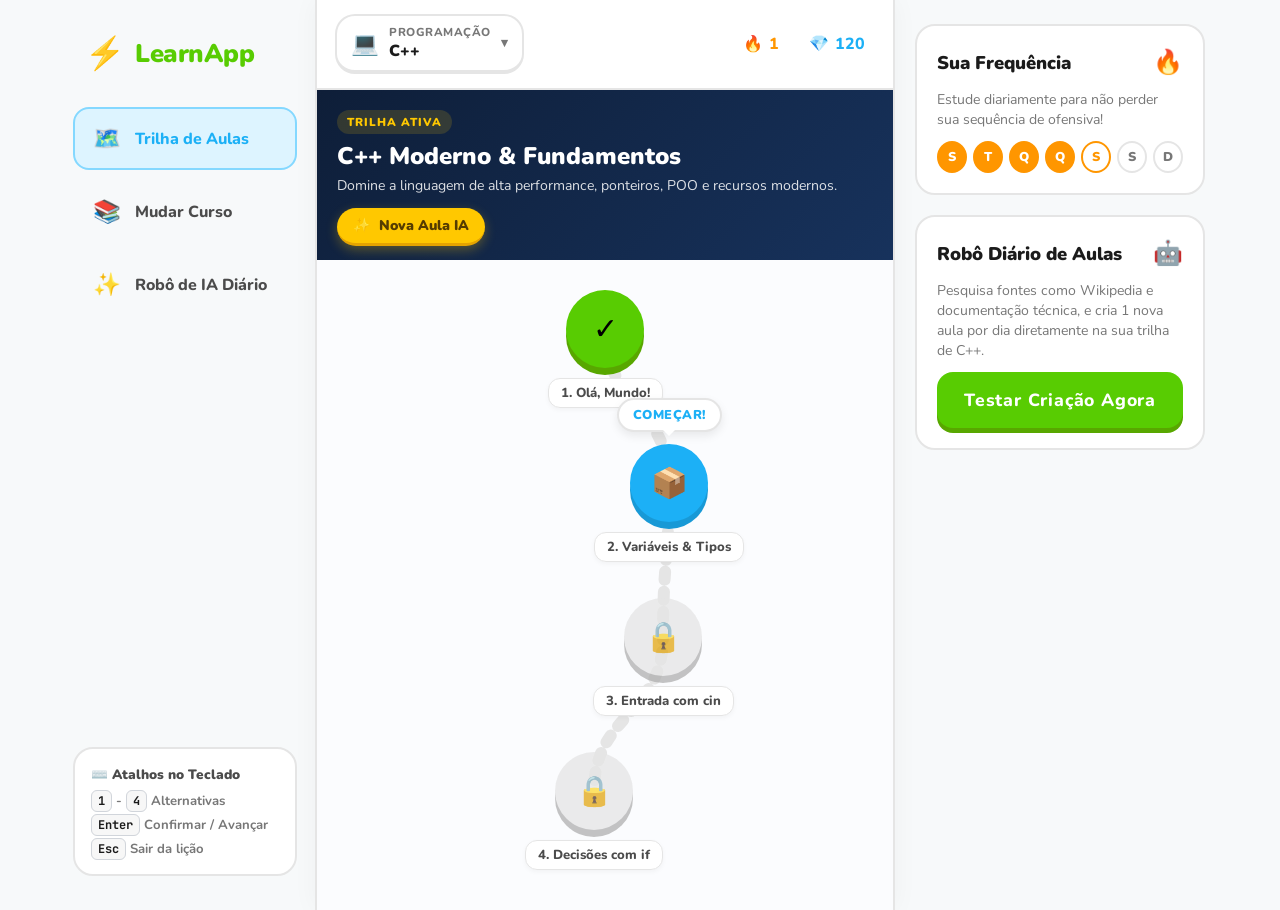
==== index.html @ c3350c66 "feat: Estrutura inicial do LearnApp com design Duolingo, trilha adaptativa (Android & Desktop) e rob" ====
<!DOCTYPE html>
<html lang="pt-BR">
<head>
  <meta charset="UTF-8">
  <meta name="viewport" content="width=device-width, initial-scale=1.0, maximum-scale=1.0, user-scalable=no, viewport-fit=cover">
  <meta name="theme-color" content="#58cc02">
  <meta name="apple-mobile-web-app-capable" content="yes">
  <meta name="apple-mobile-web-app-status-bar-style" content="black-translucent">
  <title>LearnApp - Trilha de Aprendizado Diária</title>
  
  <link rel="manifest" href="manifest.json">
  <link rel="stylesheet" href="css/styles.css">
  
  <link rel="preconnect" href="https://fonts.googleapis.com">
  <link rel="preconnect" href="https://fonts.gstatic.com" crossorigin>
  <link href="https://fonts.googleapis.com/css2?family=Nunito:wght@600;700;800;900&family=JetBrains+Mono:wght@500;700&display=swap" rel="stylesheet">
</head>
<body>
  <!-- Container Principal Responsivo (Mobile & Desktop) -->
  <div class="desktop-layout-wrapper">

    <!-- BARRA LATERAL ESQUERDA (DESKTOP) -->
    <aside class="desktop-sidebar-left">
      <div class="brand-logo">
        <span class="logo-icon">⚡</span>
        <span class="logo-text">LearnApp</span>
      </div>

      <nav class="sidebar-nav">
        <button class="nav-item active" id="nav-trail">
          <span class="nav-icon">🗺️</span>
          <span class="nav-label">Trilha de Aulas</span>
        </button>
        <button class="nav-item" id="nav-topics" onclick="window.app && window.app.openTopicModal()">
          <span class="nav-icon">📚</span>
          <span class="nav-label">Mudar Curso</span>
        </button>
        <button class="nav-item" id="nav-ai-bot" onclick="window.app && window.app.openGeneratorModal()">
          <span class="nav-icon">✨</span>
          <span class="nav-label">Robô de IA Diário</span>
        </button>
      </nav>

      <div class="sidebar-shortcuts-card">
        <div class="shortcuts-title">⌨️ Atalhos no Teclado</div>
        <ul class="shortcuts-list">
          <li><kbd>1</kbd> - <kbd>4</kbd> Alternativas</li>
          <li><kbd>Enter</kbd> Confirmar / Avançar</li>
          <li><kbd>Esc</kbd> Sair da lição</li>
        </ul>
      </div>
    </aside>

    <!-- COLUNA CENTRAL (TRILHA ESTILO DUOLINGO) -->
    <main class="main-content-column">
      
      <!-- Barra Superior (Mobile & Desktop) -->
      <header class="top-nav">
        <div class="topic-selector-btn" id="topic-selector-btn" title="Mudar Tópico de Estudo">
          <span class="topic-icon">💻</span>
          <div class="topic-breadcrumb">
            <span class="topic-category" id="current-category">Programação</span>
            <span class="topic-title" id="current-subtopic">C++</span>
          </div>
          <span class="dropdown-arrow">▾</span>
        </div>

        <div class="user-stats">
          <div class="stat-badge streak-badge" title="Dias seguidos de estudo">
            <span class="stat-icon">🔥</span>
            <span class="stat-value" id="streak-count">1</span>
          </div>
          <div class="stat-badge xp-badge" title="Seus pontos de experiência">
            <span class="stat-icon">💎</span>
            <span class="stat-value" id="xp-count">120</span>
          </div>
        </div>
      </header>

      <!-- Banner Informativo do Tópico Atual -->
      <section class="topic-hero">
        <div class="hero-content">
          <div class="hero-tag">Trilha Ativa</div>
          <h1 id="hero-subtopic-title">C++ Fundamentos</h1>
          <p id="hero-subtopic-desc">Aprenda a linguagem de alta performance passo a passo com aulas interativas diárias.</p>
        </div>
        <button class="btn-generator-action" id="btn-simulate-daily" title="Simula a criação automática de uma nova aula hoje">
          <span class="sparkle">✨</span> Nova Aula IA
        </button>
      </section>

      <!-- Caminho de Aprendizado (Path estilo Duolingo em Zigzag) -->
      <section class="path-container" id="path-container">
        <svg class="path-connector-svg" id="path-svg"></svg>
        <div class="nodes-list" id="nodes-list"></div>
      </section>

      <!-- Navegação Inferior (Apenas Mobile / Android) -->
      <nav class="mobile-bottom-nav">
        <button class="mobile-nav-btn active">
          <span>🗺️</span>
          <small>Trilha</small>
        </button>
        <button class="mobile-nav-btn" onclick="window.app && window.app.openTopicModal()">
          <span>📚</span>
          <small>Cursos</small>
        </button>
        <button class="mobile-nav-btn" onclick="window.app && window.app.openGeneratorModal()">
          <span>✨</span>
          <small>Robô IA</small>
        </button>
      </nav>
    </main>

    <!-- BARRA LATERAL DIREITA (DESKTOP) -->
    <aside class="desktop-sidebar-right">
      <div class="desktop-card streak-card">
        <div class="card-header-row">
          <h3>Sua Frequência</h3>
          <span style="font-size: 1.5rem;">🔥</span>
        </div>
        <p class="card-desc">Estude diariamente para não perder sua sequência de ofensiva!</p>
        <div class="streak-days-row">
          <div class="day-circle active">S</div>
          <div class="day-circle active">T</div>
          <div class="day-circle active">Q</div>
          <div class="day-circle active">Q</div>
          <div class="day-circle today">S</div>
          <div class="day-circle">S</div>
          <div class="day-circle">D</div>
        </div>
      </div>

      <div class="desktop-card ai-info-card">
        <div class="card-header-row">
          <h3>Robô Diário de Aulas</h3>
          <span style="font-size: 1.5rem;">🤖</span>
        </div>
        <p class="card-desc">
          Pesquisa fontes como Wikipedia e documentação técnica, e cria 1 nova aula por dia diretamente na sua trilha de C++.
        </p>
        <button class="btn-tactile btn-primary btn-sm" onclick="window.app && window.app.openGeneratorModal()">
          Testar Criação Agora
        </button>
      </div>
    </aside>
  </div>

  <!-- MODAIS E COMPONENTES GLOBAIS -->

  <!-- Modal Seletor de Tópicos e Subtópicos -->
  <div class="modal-overlay hidden" id="topic-modal">
    <div class="modal-card">
      <div class="modal-header">
        <h2>Selecione o Conteúdo</h2>
        <button class="modal-close-btn" id="close-topic-modal">✕</button>
      </div>
      <div class="modal-body" id="topics-tree-container"></div>
    </div>
  </div>

  <!-- Modal de Execução da Lição (Player Interativo com Botões Grandes) -->
  <div class="lesson-player-overlay hidden" id="lesson-player">
    <div class="player-container">
      <!-- Topo da Lição: Progresso e Fechar -->
      <div class="player-header">
        <button class="player-close-btn" id="close-lesson-btn" title="Sair da lição">✕</button>
        <div class="progress-bar-bg">
          <div class="progress-bar-fill" id="lesson-progress-fill" style="width: 0%;"></div>
        </div>
        <div class="player-hearts" title="Energia">❤️</div>
      </div>

      <!-- Conteúdo do Passo da Lição -->
      <div class="player-body" id="player-step-content"></div>

      <!-- Rodapé da Lição: Feedback e Botão Grande de Avançar -->
      <footer class="player-footer" id="player-footer">
        <div class="feedback-banner hidden" id="feedback-banner">
          <div class="feedback-icon" id="feedback-icon">✓</div>
          <div class="feedback-text">
            <strong id="feedback-title">Excelente!</strong>
            <p id="feedback-message">Explicação da resposta.</p>
          </div>
        </div>
        <button class="btn-tactile btn-continue" id="btn-player-action">CONTINUAR</button>
      </footer>
    </div>
  </div>

  <!-- Modal Simulador da IA Geradora Diária -->
  <div class="modal-overlay hidden" id="generator-modal">
    <div class="modal-card generator-card">
      <div class="modal-header">
        <h2>🤖 Robô de Criação Diária</h2>
        <button class="modal-close-btn" id="close-generator-modal">✕</button>
      </div>
      <div class="modal-body">
        <p class="generator-info">
          Este recurso demonstra como o código no servidor pesquisa novos conteúdos na internet e cria automaticamente o próximo nó do seu caminho de aprendizado!
        </p>
        <div class="generator-status-box" id="generator-status">
          <div class="status-step" id="gen-step-1">🔍 1. Pesquisando novo tópico na internet (C++20/C++23)...</div>
          <div class="status-step" id="gen-step-2">🧠 2. Estruturando aula didática e exercícios com IA...</div>
          <div class="status-step" id="gen-step-3">💾 3. Salvando nova aula no caminho de estudos...</div>
        </div>
        <button class="btn-tactile btn-primary btn-full" id="btn-run-simulation">
          GERAR NOVA AULA DE HOJE
        </button>
      </div>
    </div>
  </div>

  <script src="js/courses.js"></script>
  <script src="js/app.js"></script>
  <script>
    // Registro do Service Worker para Android e Desktop
    if ('serviceWorker' in navigator) {
      window.addEventListener('load', () => {
        navigator.serviceWorker.register('sw.js').catch(() => {});
      });
    }
  </script>
</body>
</html>
---- css/styles.css ----
:root {
  --color-green: #58cc02;
  --color-green-shadow: #58a700;
  --color-blue: #1cb0f6;
  --color-blue-shadow: #1899d6;
  --color-gold: #ffc800;
  --color-gold-shadow: #e5a400;
  --color-orange: #ff9600;
  --color-orange-shadow: #d87e00;
  --color-red: #ea2b2b;
  --color-red-shadow: #c71b1b;
  --color-purple: #ce82ff;
  --color-purple-shadow: #a855f7;

  --color-gray-100: #f7f7f7;
  --color-gray-200: #e5e5e5;
  --color-gray-300: #d1d5db;
  --color-gray-500: #777777;
  --color-gray-700: #4b4b4b;
  --color-gray-900: #1b1b1b;
  --color-card-locked: #e5e5e5;
  --color-card-locked-shadow: #afafaf;

  --font-main: 'Nunito', -apple-system, BlinkMacSystemFont, 'Segoe UI', Roboto, sans-serif;
  --font-mono: 'JetBrains Mono', monospace;

  --border-radius-pill: 9999px;
  --border-radius-card: 20px;
  --border-radius-btn: 16px;
}

* {
  box-sizing: border-box;
  margin: 0;
  padding: 0;
  -webkit-tap-highlight-color: transparent;
}

body {
  font-family: var(--font-main);
  background-color: #f7f9fa;
  color: var(--color-gray-900);
  min-height: 100vh;
  overflow-x: hidden;
}

/* ==========================================================================
   Layout Responsivo: Wrapper Multi-Plataforma (Desktop & Android)
   ========================================================================== */
.desktop-layout-wrapper {
  display: flex;
  justify-content: center;
  width: 100%;
  max-width: 1240px;
  margin: 0 auto;
  min-height: 100vh;
}

/* Coluna Central */
.main-content-column {
  width: 100%;
  max-width: 580px;
  background-color: #ffffff;
  min-height: 100vh;
  display: flex;
  flex-direction: column;
  position: relative;
  box-shadow: 0 0 25px rgba(0,0,0,0.04);
}

/* ==========================================================================
   Barra Lateral Esquerda (Desktop)
   ========================================================================== */
.desktop-sidebar-left {
  display: none;
  width: 260px;
  padding: 24px 18px;
  flex-direction: column;
  gap: 24px;
  position: sticky;
  top: 0;
  height: 100vh;
}

.brand-logo {
  display: flex;
  align-items: center;
  gap: 10px;
  padding: 8px 12px;
}

.logo-icon {
  font-size: 2rem;
}

.logo-text {
  font-size: 1.6rem;
  font-weight: 900;
  color: var(--color-green);
  letter-spacing: -0.5px;
}

.sidebar-nav {
  display: flex;
  flex-direction: column;
  gap: 10px;
}

.nav-item {
  display: flex;
  align-items: center;
  gap: 14px;
  padding: 14px 18px;
  border-radius: var(--border-radius-btn);
  border: 2px solid transparent;
  background: transparent;
  font-family: var(--font-main);
  font-size: 1rem;
  font-weight: 800;
  color: var(--color-gray-700);
  cursor: pointer;
  transition: all 0.15s ease;
  text-align: left;
}

.nav-item:hover {
  background: #f0f2f5;
}

.nav-item.active {
  background: #ddf4ff;
  border-color: #84d8ff;
  color: var(--color-blue);
}

.nav-icon {
  font-size: 1.4rem;
}

.sidebar-shortcuts-card {
  margin-top: auto;
  background: #ffffff;
  border: 2px solid var(--color-gray-200);
  border-radius: var(--border-radius-card);
  padding: 16px;
}

.shortcuts-title {
  font-size: 0.85rem;
  font-weight: 900;
  color: var(--color-gray-700);
  margin-bottom: 8px;
}

.shortcuts-list {
  list-style: none;
  display: flex;
  flex-direction: column;
  gap: 6px;
  font-size: 0.82rem;
  color: var(--color-gray-500);
  font-weight: 700;
}

.shortcuts-list kbd {
  background: var(--color-gray-100);
  border: 1px solid var(--color-gray-300);
  padding: 2px 6px;
  border-radius: 6px;
  font-family: var(--font-mono);
  font-size: 0.75rem;
  color: var(--color-gray-900);
}

/* ==========================================================================
   Barra Lateral Direita (Desktop)
   ========================================================================== */
.desktop-sidebar-right {
  display: none;
  width: 330px;
  padding: 24px 20px;
  flex-direction: column;
  gap: 20px;
  position: sticky;
  top: 0;
  height: 100vh;
}

.desktop-card {
  background: #ffffff;
  border: 2px solid var(--color-gray-200);
  border-radius: var(--border-radius-card);
  padding: 20px;
  display: flex;
  flex-direction: column;
  gap: 12px;
}

.card-header-row {
  display: flex;
  justify-content: space-between;
  align-items: center;
}

.card-header-row h3 {
  font-size: 1.15rem;
  font-weight: 900;
  color: var(--color-gray-900);
}

.card-desc {
  font-size: 0.88rem;
  color: var(--color-gray-500);
  line-height: 1.4;
}

.streak-days-row {
  display: flex;
  justify-content: space-between;
  gap: 6px;
}

.day-circle {
  width: 32px;
  height: 32px;
  border-radius: 50%;
  border: 2px solid var(--color-gray-200);
  display: flex;
  align-items: center;
  justify-content: center;
  font-size: 0.8rem;
  font-weight: 900;
  color: var(--color-gray-500);
}

.day-circle.active {
  background: var(--color-orange);
  border-color: var(--color-orange);
  color: white;
}

.day-circle.today {
  border-color: var(--color-orange);
  color: var(--color-orange);
}

.btn-sm {
  padding: 10px 14px;
  font-size: 0.9rem;
}

/* ==========================================================================
   Barra Superior de Navegação
   ========================================================================== */
.top-nav {
  position: sticky;
  top: 0;
  z-index: 50;
  display: flex;
  justify-content: space-between;
  align-items: center;
  padding: 14px 18px;
  background: rgba(255, 255, 255, 0.96);
  backdrop-filter: blur(8px);
  border-bottom: 2px solid var(--color-gray-200);
}

.topic-selector-btn {
  display: flex;
  align-items: center;
  gap: 10px;
  padding: 8px 14px;
  border-radius: var(--border-radius-card);
  border: 2px solid var(--color-gray-200);
  border-bottom: 4px solid var(--color-gray-200);
  cursor: pointer;
  background: white;
  transition: all 0.1s ease;
  user-select: none;
}

.topic-selector-btn:hover {
  background: var(--color-gray-100);
}

.topic-selector-btn:active {
  transform: translateY(2px);
  border-bottom-width: 2px;
}

.topic-icon {
  font-size: 1.4rem;
}

.topic-breadcrumb {
  display: flex;
  flex-direction: column;
}

.topic-category {
  font-size: 0.72rem;
  font-weight: 800;
  text-transform: uppercase;
  color: var(--color-gray-500);
  letter-spacing: 0.5px;
}

.topic-title {
  font-size: 1rem;
  font-weight: 900;
  color: var(--color-gray-900);
}

.dropdown-arrow {
  color: var(--color-gray-500);
  font-size: 0.8rem;
  font-weight: 900;
}

.user-stats {
  display: flex;
  align-items: center;
  gap: 10px;
}

.stat-badge {
  display: flex;
  align-items: center;
  gap: 6px;
  font-size: 1rem;
  font-weight: 800;
  padding: 6px 10px;
  border-radius: var(--border-radius-pill);
}

.streak-badge {
  color: var(--color-orange);
}

.xp-badge {
  color: var(--color-blue);
}

/* ==========================================================================
   Hero / Cabeçalho do Subtópico
   ========================================================================== */
.topic-hero {
  padding: 20px 20px 14px 20px;
  background: linear-gradient(135deg, #0e1e38 0%, #17325c 100%);
  color: white;
  display: flex;
  flex-direction: column;
  gap: 12px;
}

.hero-tag {
  display: inline-block;
  font-size: 0.72rem;
  font-weight: 900;
  letter-spacing: 1px;
  text-transform: uppercase;
  color: var(--color-gold);
  background: rgba(255, 200, 0, 0.15);
  padding: 4px 10px;
  border-radius: var(--border-radius-pill);
  width: fit-content;
  margin-bottom: 6px;
}

.hero-content h1 {
  font-size: 1.5rem;
  font-weight: 900;
  margin-bottom: 4px;
}

.hero-content p {
  font-size: 0.88rem;
  opacity: 0.85;
  line-height: 1.4;
}

.btn-generator-action {
  align-self: flex-start;
  display: flex;
  align-items: center;
  gap: 8px;
  background: var(--color-gold);
  color: #553c00;
  font-family: var(--font-main);
  font-size: 0.88rem;
  font-weight: 900;
  padding: 8px 16px;
  border-radius: var(--border-radius-pill);
  border: none;
  border-bottom: 3px solid var(--color-gold-shadow);
  cursor: pointer;
  box-shadow: 0 4px 12px rgba(255, 200, 0, 0.3);
  transition: transform 0.1s, border-bottom-width 0.1s;
}

.btn-generator-action:hover {
  filter: brightness(1.05);
}

.btn-generator-action:active {
  transform: translateY(2px);
  border-bottom-width: 1px;
}

/* ==========================================================================
   Caminho de Aprendizado (Path Duolingo)
   ========================================================================== */
.path-container {
  flex: 1;
  position: relative;
  padding: 30px 10px 100px 10px;
  display: flex;
  flex-direction: column;
  align-items: center;
  min-height: 600px;
  background: #fbfcfe;
}

.path-connector-svg {
  position: absolute;
  top: 0;
  left: 0;
  width: 100%;
  height: 100%;
  pointer-events: none;
  z-index: 1;
}

.nodes-list {
  display: flex;
  flex-direction: column;
  align-items: center;
  gap: 36px;
  width: 100%;
  position: relative;
  z-index: 2;
}

/* Estrutura de cada Nó */
.node-wrapper {
  position: relative;
  display: flex;
  flex-direction: column;
  align-items: center;
  transition: transform 0.3s ease;
}

/* Botão Redondo 3D do Nó */
.node-circle-btn {
  width: 78px;
  height: 78px;
  border-radius: 50%;
  border: none;
  cursor: pointer;
  display: flex;
  flex-direction: column;
  align-items: center;
  justify-content: center;
  position: relative;
  transition: transform 0.1s ease, box-shadow 0.1s ease;
  user-select: none;
}

.node-circle-btn .node-icon {
  font-size: 1.85rem;
}

/* Estados do Nó */
.node-wrapper.completed .node-circle-btn {
  background: var(--color-green);
  box-shadow: 0 7px 0 var(--color-green-shadow);
}

.node-wrapper.completed .node-circle-btn:active {
  transform: translateY(4px);
  box-shadow: 0 3px 0 var(--color-green-shadow);
}

.node-wrapper.current .node-circle-btn {
  background: var(--color-blue);
  box-shadow: 0 7px 0 var(--color-blue-shadow);
  animation: pulse-current 2s infinite ease-in-out;
}

.node-wrapper.current .node-circle-btn:active {
  transform: translateY(4px);
  box-shadow: 0 3px 0 var(--color-blue-shadow);
}

.node-wrapper.locked .node-circle-btn {
  background: var(--color-card-locked);
  box-shadow: 0 7px 0 var(--color-card-locked-shadow);
  cursor: not-allowed;
  opacity: 0.75;
}

.node-wrapper.daily-ai .node-circle-btn {
  background: var(--color-purple);
  box-shadow: 0 7px 0 var(--color-purple-shadow);
}

.node-wrapper.daily-ai .node-circle-btn:active {
  transform: translateY(4px);
  box-shadow: 0 3px 0 var(--color-purple-shadow);
}

/* Tooltip do Nó Ativo */
.node-tooltip {
  position: absolute;
  top: -46px;
  background: #ffffff;
  color: var(--color-blue);
  font-size: 0.8rem;
  font-weight: 900;
  padding: 6px 14px;
  border-radius: var(--border-radius-pill);
  border: 2px solid var(--color-gray-200);
  box-shadow: 0 4px 10px rgba(0,0,0,0.08);
  white-space: nowrap;
  animation: bounce-tooltip 1s infinite alternate ease-in-out;
  letter-spacing: 0.5px;
}

.node-tooltip::after {
  content: '';
  position: absolute;
  bottom: -6px;
  left: 50%;
  transform: translateX(-50%);
  width: 0;
  height: 0;
  border-left: 6px solid transparent;
  border-right: 6px solid transparent;
  border-top: 6px solid #ffffff;
}

/* Rótulo abaixo do nó */
.node-title-badge {
  margin-top: 10px;
  font-size: 0.82rem;
  font-weight: 800;
  color: var(--color-gray-700);
  background: white;
  padding: 5px 12px;
  border-radius: 12px;
  border: 1px solid var(--color-gray-200);
  max-width: 170px;
  text-align: center;
  box-shadow: 0 2px 5px rgba(0,0,0,0.04);
}

.node-tag-ia {
  display: inline-block;
  font-size: 0.65rem;
  color: var(--color-purple);
  font-weight: 900;
  margin-right: 4px;
}

@keyframes pulse-current {
  0% { transform: scale(1); }
  50% { transform: scale(1.05); }
  100% { transform: scale(1); }
}

@keyframes bounce-tooltip {
  0% { transform: translateY(0); }
  100% { transform: translateY(-4px); }
}

/* ==========================================================================
   Navegação Inferior Mobile / Android
   ========================================================================== */
.mobile-bottom-nav {
  display: flex;
  position: fixed;
  bottom: 0;
  left: 0;
  right: 0;
  background: #ffffff;
  border-top: 2px solid var(--color-gray-200);
  padding: 8px 16px;
  padding-bottom: max(8px, env(safe-area-inset-bottom));
  justify-content: space-around;
  z-index: 40;
}

.mobile-nav-btn {
  display: flex;
  flex-direction: column;
  align-items: center;
  gap: 2px;
  background: none;
  border: none;
  cursor: pointer;
  font-family: var(--font-main);
  color: var(--color-gray-500);
  font-weight: 800;
}

.mobile-nav-btn span {
  font-size: 1.4rem;
}

.mobile-nav-btn small {
  font-size: 0.72rem;
}

.mobile-nav-btn.active {
  color: var(--color-blue);
}

/* ==========================================================================
   Botões Táteis 3D (Design Duolingo)
   ========================================================================== */
.btn-tactile {
  width: 100%;
  font-family: var(--font-main);
  font-size: 1.1rem;
  font-weight: 800;
  letter-spacing: 0.8px;
  padding: 16px 20px;
  border-radius: var(--border-radius-btn);
  border: none;
  cursor: pointer;
  user-select: none;
  transition: all 0.1s ease;
  display: flex;
  align-items: center;
  justify-content: center;
  gap: 8px;
}

.btn-primary {
  background: var(--color-green);
  color: white;
  box-shadow: 0 5px 0 var(--color-green-shadow);
}

.btn-primary:hover {
  filter: brightness(1.05);
}

.btn-primary:active {
  transform: translateY(3px);
  box-shadow: 0 2px 0 var(--color-green-shadow);
}

.btn-continue {
  background: var(--color-green);
  color: white;
  box-shadow: 0 5px 0 var(--color-green-shadow);
}

.btn-continue:active {
  transform: translateY(3px);
  box-shadow: 0 2px 0 var(--color-green-shadow);
}

/* ==========================================================================
   Modais Genéricos
   ========================================================================== */
.modal-overlay {
  position: fixed;
  top: 0;
  left: 0;
  right: 0;
  bottom: 0;
  background: rgba(0, 0, 0, 0.65);
  z-index: 100;
  display: flex;
  align-items: center;
  justify-content: center;
  padding: 20px;
  backdrop-filter: blur(4px);
}

.modal-card {
  width: 100%;
  max-width: 460px;
  background: white;
  border-radius: 24px;
  overflow: hidden;
  box-shadow: 0 20px 40px rgba(0,0,0,0.25);
  display: flex;
  flex-direction: column;
  max-height: 85vh;
}

.modal-header {
  padding: 18px 22px;
  display: flex;
  justify-content: space-between;
  align-items: center;
  border-bottom: 2px solid var(--color-gray-200);
}

.modal-header h2 {
  font-size: 1.25rem;
  font-weight: 900;
  color: var(--color-gray-900);
}

.modal-close-btn {
  background: none;
  border: none;
  font-size: 1.3rem;
  color: var(--color-gray-500);
  cursor: pointer;
  padding: 4px 8px;
}

.modal-body {
  padding: 20px;
  overflow-y: auto;
}

/* Árvore de Tópicos e Subtópicos */
.category-group {
  margin-bottom: 20px;
}

.category-name {
  font-size: 0.8rem;
  font-weight: 900;
  text-transform: uppercase;
  color: var(--color-gray-500);
  margin-bottom: 8px;
  padding-left: 4px;
  letter-spacing: 0.5px;
}

.subtopic-item {
  display: flex;
  align-items: center;
  justify-content: space-between;
  padding: 14px 18px;
  background: var(--color-gray-100);
  border: 2px solid var(--color-gray-200);
  border-radius: 16px;
  margin-bottom: 10px;
  cursor: pointer;
  transition: all 0.15s ease;
}

.subtopic-item:hover {
  border-color: var(--color-blue);
  background: #f0f8ff;
}

.subtopic-item.active {
  border-color: var(--color-green);
  background: #eafaf1;
  border-width: 2px;
}

.subtopic-left {
  display: flex;
  align-items: center;
  gap: 12px;
}

.subtopic-icon {
  font-size: 1.5rem;
}

.subtopic-title-text {
  font-size: 1.05rem;
  font-weight: 800;
}

.subtopic-lessons-count {
  font-size: 0.78rem;
  color: var(--color-gray-500);
  font-weight: 700;
}

/* ==========================================================================
   Player de Lição (Tela Cheia / Foco com Botões Gigantes)
   ========================================================================== */
.lesson-player-overlay {
  position: fixed;
  top: 0;
  left: 0;
  right: 0;
  bottom: 0;
  background: rgba(0, 0, 0, 0.4);
  z-index: 200;
  display: flex;
  align-items: center;
  justify-content: center;
}

.player-container {
  width: 100%;
  max-width: 600px;
  height: 100%;
  display: flex;
  flex-direction: column;
  background: white;
}

.player-header {
  padding: 16px 22px;
  display: flex;
  align-items: center;
  gap: 16px;
}

.player-close-btn {
  background: none;
  border: none;
  font-size: 1.4rem;
  color: var(--color-gray-500);
  cursor: pointer;
}

.progress-bar-bg {
  flex: 1;
  height: 14px;
  background: var(--color-gray-200);
  border-radius: var(--border-radius-pill);
  overflow: hidden;
}

.progress-bar-fill {
  height: 100%;
  background: var(--color-green);
  border-radius: var(--border-radius-pill);
  transition: width 0.3s ease;
}

.player-hearts {
  font-size: 1.2rem;
}

.player-body {
  flex: 1;
  padding: 24px 24px;
  overflow-y: auto;
  display: flex;
  flex-direction: column;
}

/* Estilos de Conteúdo da Lição */
.step-heading {
  font-size: 1.55rem;
  font-weight: 900;
  color: var(--color-gray-900);
  margin-bottom: 18px;
  line-height: 1.3;
}

.step-card {
  background: #fdfdfd;
  border: 2px solid var(--color-gray-200);
  border-radius: 20px;
  padding: 20px;
  margin-bottom: 20px;
  line-height: 1.6;
  font-size: 1.1rem;
  color: #333333;
}

.step-keypoint {
  background: #fff8e6;
  border: 2px solid #ffdf85;
  border-radius: 20px;
  padding: 18px 20px;
  margin-bottom: 20px;
  display: flex;
  align-items: flex-start;
  gap: 14px;
}

.step-keypoint .keypoint-icon {
  font-size: 1.6rem;
}

.step-keypoint .keypoint-text {
  font-size: 1rem;
  font-weight: 700;
  color: #724e00;
  line-height: 1.5;
}

/* Bloco de Código C++ */
.code-block {
  background: #1e1e2e;
  color: #cdd6f4;
  font-family: var(--font-mono);
  font-size: 0.95rem;
  padding: 16px;
  border-radius: 14px;
  margin: 14px 0;
  overflow-x: auto;
  border-left: 4px solid var(--color-blue);
  line-height: 1.5;
}

/* Botões Gigantes de Alternativas (Quiz) */
.quiz-options-list {
  display: flex;
  flex-direction: column;
  gap: 14px;
  margin-top: 10px;
}

.btn-quiz-option {
  width: 100%;
  font-family: var(--font-main);
  text-align: left;
  background: white;
  border: 2px solid var(--color-gray-200);
  border-bottom: 4px solid var(--color-gray-200);
  border-radius: var(--border-radius-btn);
  padding: 18px 22px;
  font-size: 1.15rem;
  font-weight: 800;
  color: var(--color-gray-900);
  cursor: pointer;
  transition: all 0.1s ease;
  display: flex;
  align-items: center;
  gap: 14px;
  user-select: none;
}

.btn-quiz-option:hover {
  background: #f8fbff;
  border-color: var(--color-blue);
}

.btn-quiz-option:active {
  transform: translateY(2px);
  border-bottom-width: 2px;
}

.btn-quiz-option.selected {
  border-color: var(--color-blue);
  border-bottom-color: var(--color-blue-shadow);
  background: #eef7ff;
  color: var(--color-blue);
}

.option-badge {
  width: 34px;
  height: 34px;
  border-radius: 8px;
  border: 2px solid var(--color-gray-200);
  display: flex;
  align-items: center;
  justify-content: center;
  font-size: 0.95rem;
  font-weight: 900;
  color: var(--color-gray-500);
}

.btn-quiz-option.selected .option-badge {
  border-color: var(--color-blue);
  background: var(--color-blue);
  color: white;
}

/* Rodapé do Player (Área de Feedback) */
.player-footer {
  padding: 18px 24px;
  border-top: 2px solid var(--color-gray-200);
  display: flex;
  flex-direction: column;
  gap: 14px;
  background: white;
}

.feedback-banner {
  padding: 16px 20px;
  border-radius: 16px;
  display: flex;
  align-items: center;
  gap: 14px;
}

.feedback-banner.correct {
  background: #d7ffb8;
  color: #2e6900;
}

.feedback-banner.wrong {
  background: #ffdfe0;
  color: #8f0e0e;
}

.feedback-icon {
  font-size: 2rem;
  font-weight: 900;
}

.feedback-text strong {
  display: block;
  font-size: 1.15rem;
  margin-bottom: 2px;
}

.feedback-text p {
  font-size: 0.95rem;
}

/* Tela de Vitória / Lição Concluída */
.victory-screen {
  text-align: center;
  padding: 40px 20px;
  display: flex;
  flex-direction: column;
  align-items: center;
  gap: 16px;
}

.victory-trophy {
  font-size: 5rem;
  animation: bounce-tooltip 0.8s infinite alternate ease-in-out;
}

.victory-title {
  font-size: 2.2rem;
  font-weight: 900;
  color: var(--color-green);
}

.victory-stats {
  display: flex;
  gap: 20px;
  margin-top: 10px;
}

.v-stat-card {
  background: #fdfdfd;
  border: 2px solid var(--color-gray-200);
  padding: 16px 28px;
  border-radius: 16px;
}

.v-stat-val {
  font-size: 1.6rem;
  font-weight: 900;
  color: var(--color-gold);
}

.v-stat-lbl {
  font-size: 0.8rem;
  font-weight: 800;
  color: var(--color-gray-500);
}

/* Modal Gerador IA */
.generator-card {
  max-width: 480px;
}

.generator-info {
  font-size: 0.95rem;
  line-height: 1.5;
  color: var(--color-gray-700);
  margin-bottom: 16px;
}

.generator-status-box {
  background: #181c24;
  color: #8be9fd;
  font-family: var(--font-mono);
  font-size: 0.85rem;
  padding: 16px;
  border-radius: 14px;
  margin-bottom: 20px;
  display: flex;
  flex-direction: column;
  gap: 8px;
}

.status-step {
  opacity: 0.4;
  transition: opacity 0.3s;
}

.status-step.active {
  opacity: 1;
  color: #50fa7b;
  font-weight: bold;
}

/* Helpers */
.hidden {
  display: none !important;
}

/* ==========================================================================
   MEDIA QUERIES: ADAPTAÇÃO DESKTOP (Telas >= 1024px)
   ========================================================================== */
@media (min-width: 1024px) {
  .desktop-sidebar-left {
    display: flex;
  }

  .desktop-sidebar-right {
    display: flex;
  }

  .main-content-column {
    border-left: 2px solid var(--color-gray-200);
    border-right: 2px solid var(--color-gray-200);
  }

  .mobile-bottom-nav {
    display: none;
  }

  .path-container {
    padding-bottom: 40px;
  }

  .player-container {
    height: 92vh;
    border-radius: 28px;
    box-shadow: 0 20px 60px rgba(0,0,0,0.3);
    overflow: hidden;
  }
}
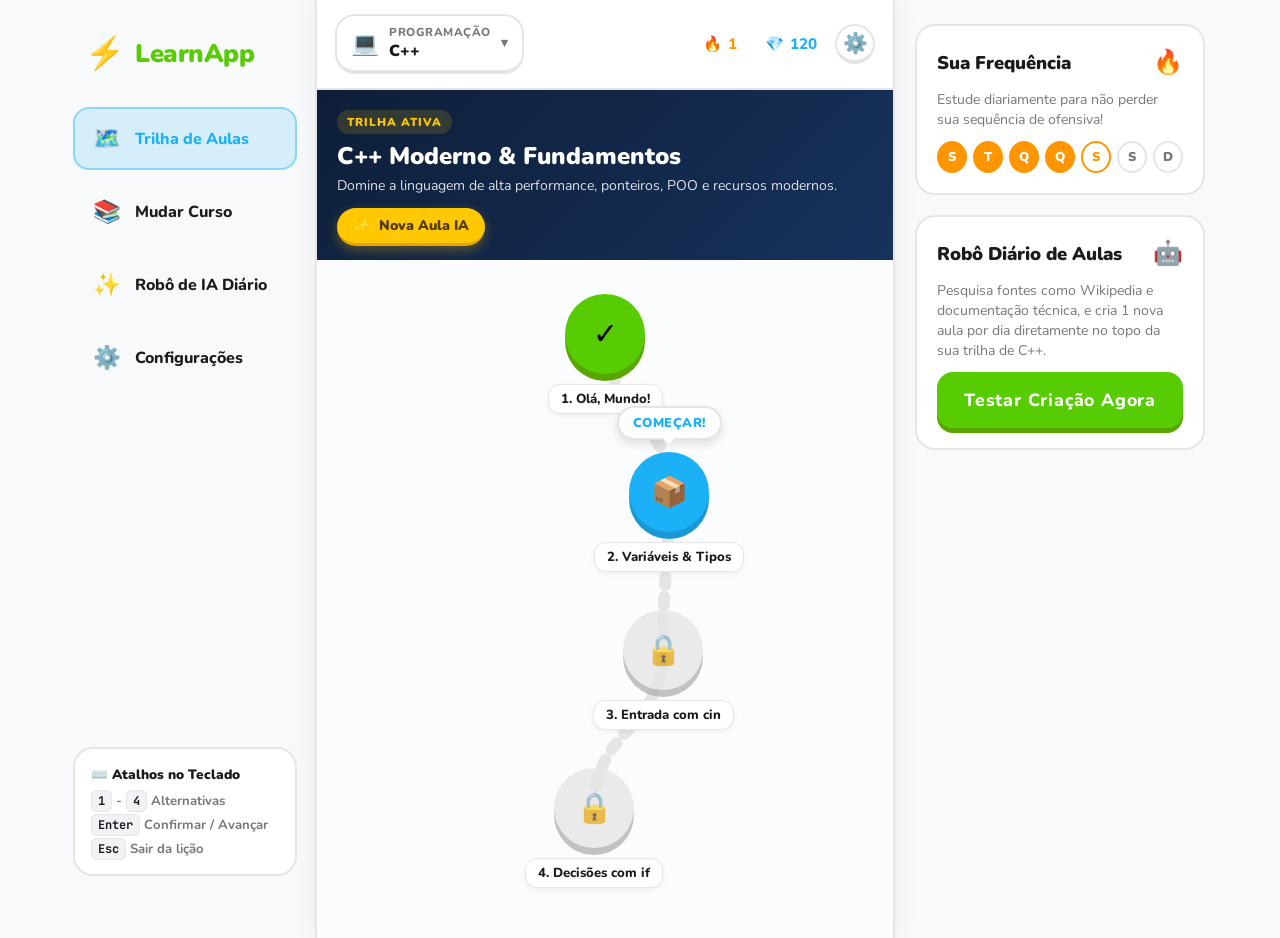
==== commit 8ebd7679: "feat: Adiciona tela de configuracoes, modo escuro automatico/manual e preserva trilha continua de ci" ====
--- a/index.html
+++ b/index.html
@@ -39,6 +39,10 @@
           <span class="nav-icon">✨</span>
           <span class="nav-label">Robô de IA Diário</span>
         </button>
+        <button class="nav-item" id="nav-settings" onclick="window.app && window.app.openSettingsModal()">
+          <span class="nav-icon">⚙️</span>
+          <span class="nav-label">Configurações</span>
+        </button>
       </nav>
 
       <div class="sidebar-shortcuts-card">
@@ -74,6 +78,9 @@
             <span class="stat-icon">💎</span>
             <span class="stat-value" id="xp-count">120</span>
           </div>
+          <button class="settings-btn" id="btn-open-settings" title="Abrir Configurações">
+            ⚙️
+          </button>
         </div>
       </header>
 
@@ -108,6 +115,10 @@
         <button class="mobile-nav-btn" onclick="window.app && window.app.openGeneratorModal()">
           <span>✨</span>
           <small>Robô IA</small>
+        </button>
+        <button class="mobile-nav-btn" onclick="window.app && window.app.openSettingsModal()">
+          <span>⚙️</span>
+          <small>Ajustes</small>
         </button>
       </nav>
     </main>
@@ -137,7 +148,7 @@
           <span style="font-size: 1.5rem;">🤖</span>
         </div>
         <p class="card-desc">
-          Pesquisa fontes como Wikipedia e documentação técnica, e cria 1 nova aula por dia diretamente na sua trilha de C++.
+          Pesquisa fontes como Wikipedia e documentação técnica, e cria 1 nova aula por dia diretamente no topo da sua trilha de C++.
         </p>
         <button class="btn-tactile btn-primary btn-sm" onclick="window.app && window.app.openGeneratorModal()">
           Testar Criação Agora
@@ -147,6 +158,93 @@
   </div>
 
   <!-- MODAIS E COMPONENTES GLOBAIS -->
+
+  <!-- Modal de Configurações -->
+  <div class="modal-overlay hidden" id="settings-modal">
+    <div class="modal-card settings-card">
+      <div class="modal-header">
+        <h2>⚙️ Configurações</h2>
+        <button class="modal-close-btn" id="close-settings-modal">✕</button>
+      </div>
+      <div class="modal-body">
+        <!-- Modo Escuro / Claro / Sistema -->
+        <div class="settings-section">
+          <label class="settings-label">Aparência / Modo Escuro</label>
+          <p class="settings-hint">Por padrão, o LearnApp detecta automaticamente o modo claro ou escuro configurado no seu celular/sistema.</p>
+          <div class="theme-options-grid">
+            <button class="theme-option-btn active" data-theme="system" id="theme-btn-system">
+              <span class="theme-icon">🌓</span>
+              <span class="theme-title">Sistema</span>
+              <small class="theme-sub">Automático</small>
+            </button>
+            <button class="theme-option-btn" data-theme="light" id="theme-btn-light">
+              <span class="theme-icon">☀️</span>
+              <span class="theme-title">Claro</span>
+              <small class="theme-sub">Sempre ativo</small>
+            </button>
+            <button class="theme-option-btn" data-theme="dark" id="theme-btn-dark">
+              <span class="theme-icon">🌙</span>
+              <span class="theme-title">Escuro</span>
+              <small class="theme-sub">Sempre ativo</small>
+            </button>
+          </div>
+        </div>
+
+        <!-- Opções de Interatividade -->
+        <div class="settings-section">
+          <label class="settings-label">Sons & Vibração</label>
+          
+          <div class="settings-toggle-row">
+            <div class="toggle-info">
+              <strong>Efeitos Sonoros</strong>
+              <span>Áudios sintetizados ao acertar ou errar</span>
+            </div>
+            <label class="switch">
+              <input type="checkbox" id="setting-sound" checked>
+              <span class="slider"></span>
+            </label>
+          </div>
+
+          <div class="settings-toggle-row">
+            <div class="toggle-info">
+              <strong>Vibração Háptica (Android)</strong>
+              <span>Resposta tátil ao tocar botões e alternativas</span>
+            </div>
+            <label class="switch">
+              <input type="checkbox" id="setting-vibration" checked>
+              <span class="slider"></span>
+            </label>
+          </div>
+        </div>
+
+        <!-- Direção da Trilha -->
+        <div class="settings-section">
+          <label class="settings-label">Estrutura do Aprendizado</label>
+          <div class="direction-info-box">
+            <span class="dir-icon">🗺️</span>
+            <div>
+              <strong>Trilha Contínua (Cima para Baixo)</strong>
+              <p>Inicie pelo nó no topo e avance passo a passo destravando novos desafios diários.</p>
+            </div>
+          </div>
+        </div>
+
+        <!-- Dados do Usuário -->
+        <div class="settings-section">
+          <label class="settings-label">Dados de Aprendizado</label>
+          <button class="btn-danger-outline" id="btn-reset-progress">
+            🔄 Redefinir Meu Progresso de Estudos
+          </button>
+        </div>
+
+        <!-- Rodapé do Modal -->
+        <div class="settings-footer-info">
+          <strong>LearnApp v1.2.4</strong>
+          <span>Android Kotlin & Web PWA • Modo Offline Ativo</span>
+        </div>
+      </div>
+    </div>
+  </div>
 
   <!-- Modal Seletor de Tópicos e Subtópicos -->
   <div class="modal-overlay hidden" id="topic-modal">
@@ -197,7 +295,7 @@
       </div>
       <div class="modal-body">
         <p class="generator-info">
-          Este recurso demonstra como o código no servidor pesquisa novos conteúdos na internet e cria automaticamente o próximo nó do seu caminho de aprendizado!
+          Este recurso demonstra como o código no servidor pesquisa novos conteúdos na internet e cria automaticamente o próximo nó no topo do seu caminho de aprendizado!
         </p>
         <div class="generator-status-box" id="generator-status">
           <div class="status-step" id="gen-step-1">🔍 1. Pesquisando novo tópico na internet (C++20/C++23)...</div>
--- a/css/styles.css
+++ b/css/styles.css
@@ -12,14 +12,28 @@
   --color-purple: #ce82ff;
   --color-purple-shadow: #a855f7;
 
-  --color-gray-100: #f7f7f7;
-  --color-gray-200: #e5e5e5;
-  --color-gray-300: #d1d5db;
-  --color-gray-500: #777777;
-  --color-gray-700: #4b4b4b;
-  --color-gray-900: #1b1b1b;
-  --color-card-locked: #e5e5e5;
-  --color-card-locked-shadow: #afafaf;
+  /* Cores Semânticas Modo Claro (Padrão) */
+  --bg-page: #f7f9fa;
+  --bg-surface: #ffffff;
+  --bg-surface-elevated: #ffffff;
+  --bg-card: #fdfdfd;
+  --bg-subtle: #f0f2f5;
+  --border-color: #e5e5e5;
+  --border-subtle: #eaeaea;
+  --text-main: #1b1b1b;
+  --text-secondary: #777777;
+  --text-muted: #9aa5b8;
+  --path-bg: #fbfcfe;
+  --path-line: #e5e5e5;
+  --modal-overlay: rgba(0, 0, 0, 0.65);
+  --modal-bg: #ffffff;
+  --code-bg: #1e1e2e;
+  --code-text: #cdd6f4;
+  --hero-bg: linear-gradient(135deg, #0e1e38 0%, #17325c 100%);
+  --nav-bg: rgba(255, 255, 255, 0.96);
+  --bottom-nav-bg: #ffffff;
+  --card-locked: #e5e5e5;
+  --card-locked-shadow: #afafaf;
 
   --font-main: 'Nunito', -apple-system, BlinkMacSystemFont, 'Segoe UI', Roboto, sans-serif;
   --font-mono: 'JetBrains Mono', monospace;
@@ -27,6 +41,85 @@
   --border-radius-pill: 9999px;
   --border-radius-card: 20px;
   --border-radius-btn: 16px;
+}
+
+/* ==========================================================================
+   Modo Escuro Automático do Celular/Sistema (prefers-color-scheme: dark)
+   ========================================================================== */
+@media (prefers-color-scheme: dark) {
+  :root:not([data-theme="light"]) {
+    --bg-page: #0f1115;
+    --bg-surface: #181b22;
+    --bg-surface-elevated: #1f242d;
+    --bg-card: #202530;
+    --bg-subtle: #242a36;
+    --border-color: #2d3340;
+    --border-subtle: #242a36;
+    --text-main: #f0f3f6;
+    --text-secondary: #9aa5b8;
+    --text-muted: #6e798e;
+    --path-bg: #12141a;
+    --path-line: #2b313f;
+    --modal-overlay: rgba(0, 0, 0, 0.82);
+    --modal-bg: #191d25;
+    --code-bg: #0d1117;
+    --code-text: #c9d1d9;
+    --hero-bg: linear-gradient(135deg, #080c14 0%, #101726 100%);
+    --nav-bg: rgba(24, 27, 34, 0.96);
+    --bottom-nav-bg: #181b22;
+    --card-locked: #272d3a;
+    --card-locked-shadow: #191d26;
+  }
+}
+
+/* Forçado Manualmente: Modo Escuro */
+[data-theme="dark"] {
+  --bg-page: #0f1115;
+  --bg-surface: #181b22;
+  --bg-surface-elevated: #1f242d;
+  --bg-card: #202530;
+  --bg-subtle: #242a36;
+  --border-color: #2d3340;
+  --border-subtle: #242a36;
+  --text-main: #f0f3f6;
+  --text-secondary: #9aa5b8;
+  --text-muted: #6e798e;
+  --path-bg: #12141a;
+  --path-line: #2b313f;
+  --modal-overlay: rgba(0, 0, 0, 0.82);
+  --modal-bg: #191d25;
+  --code-bg: #0d1117;
+  --code-text: #c9d1d9;
+  --hero-bg: linear-gradient(135deg, #080c14 0%, #101726 100%);
+  --nav-bg: rgba(24, 27, 34, 0.96);
+  --bottom-nav-bg: #181b22;
+  --card-locked: #272d3a;
+  --card-locked-shadow: #191d26;
+}
+
+/* Forçado Manualmente: Modo Claro */
+[data-theme="light"] {
+  --bg-page: #f7f9fa;
+  --bg-surface: #ffffff;
+  --bg-surface-elevated: #ffffff;
+  --bg-card: #fdfdfd;
+  --bg-subtle: #f0f2f5;
+  --border-color: #e5e5e5;
+  --border-subtle: #eaeaea;
+  --text-main: #1b1b1b;
+  --text-secondary: #777777;
+  --text-muted: #9aa5b8;
+  --path-bg: #fbfcfe;
+  --path-line: #e5e5e5;
+  --modal-overlay: rgba(0, 0, 0, 0.65);
+  --modal-bg: #ffffff;
+  --code-bg: #1e1e2e;
+  --code-text: #cdd6f4;
+  --hero-bg: linear-gradient(135deg, #0e1e38 0%, #17325c 100%);
+  --nav-bg: rgba(255, 255, 255, 0.96);
+  --bottom-nav-bg: #ffffff;
+  --card-locked: #e5e5e5;
+  --card-locked-shadow: #afafaf;
 }
 
 * {
@@ -38,10 +131,11 @@
 
 body {
   font-family: var(--font-main);
-  background-color: #f7f9fa;
-  color: var(--color-gray-900);
+  background-color: var(--bg-page);
+  color: var(--text-main);
   min-height: 100vh;
   overflow-x: hidden;
+  transition: background-color 0.25s ease, color 0.25s ease;
 }
 
 /* ==========================================================================
@@ -60,12 +154,13 @@
 .main-content-column {
   width: 100%;
   max-width: 580px;
-  background-color: #ffffff;
+  background-color: var(--bg-surface);
   min-height: 100vh;
   display: flex;
   flex-direction: column;
   position: relative;
-  box-shadow: 0 0 25px rgba(0,0,0,0.04);
+  box-shadow: 0 0 25px rgba(0,0,0,0.06);
+  transition: background-color 0.25s ease;
 }
 
 /* ==========================================================================
@@ -117,19 +212,19 @@
   font-family: var(--font-main);
   font-size: 1rem;
   font-weight: 800;
-  color: var(--color-gray-700);
+  color: var(--text-main);
   cursor: pointer;
   transition: all 0.15s ease;
   text-align: left;
 }
 
 .nav-item:hover {
-  background: #f0f2f5;
+  background: var(--bg-subtle);
 }
 
 .nav-item.active {
-  background: #ddf4ff;
-  border-color: #84d8ff;
+  background: rgba(28, 176, 246, 0.15);
+  border-color: rgba(28, 176, 246, 0.4);
   color: var(--color-blue);
 }
 
@@ -139,8 +234,8 @@
 
 .sidebar-shortcuts-card {
   margin-top: auto;
-  background: #ffffff;
-  border: 2px solid var(--color-gray-200);
+  background: var(--bg-surface-elevated);
+  border: 2px solid var(--border-color);
   border-radius: var(--border-radius-card);
   padding: 16px;
 }
@@ -148,7 +243,7 @@
 .shortcuts-title {
   font-size: 0.85rem;
   font-weight: 900;
-  color: var(--color-gray-700);
+  color: var(--text-main);
   margin-bottom: 8px;
 }
 
@@ -158,18 +253,18 @@
   flex-direction: column;
   gap: 6px;
   font-size: 0.82rem;
-  color: var(--color-gray-500);
+  color: var(--text-secondary);
   font-weight: 700;
 }
 
 .shortcuts-list kbd {
-  background: var(--color-gray-100);
-  border: 1px solid var(--color-gray-300);
+  background: var(--bg-subtle);
+  border: 1px solid var(--border-color);
   padding: 2px 6px;
   border-radius: 6px;
   font-family: var(--font-mono);
   font-size: 0.75rem;
-  color: var(--color-gray-900);
+  color: var(--text-main);
 }
 
 /* ==========================================================================
@@ -187,8 +282,8 @@
 }
 
 .desktop-card {
-  background: #ffffff;
-  border: 2px solid var(--color-gray-200);
+  background: var(--bg-surface-elevated);
+  border: 2px solid var(--border-color);
   border-radius: var(--border-radius-card);
   padding: 20px;
   display: flex;
@@ -205,12 +300,12 @@
 .card-header-row h3 {
   font-size: 1.15rem;
   font-weight: 900;
-  color: var(--color-gray-900);
+  color: var(--text-main);
 }
 
 .card-desc {
   font-size: 0.88rem;
-  color: var(--color-gray-500);
+  color: var(--text-secondary);
   line-height: 1.4;
 }
 
@@ -224,13 +319,13 @@
   width: 32px;
   height: 32px;
   border-radius: 50%;
-  border: 2px solid var(--color-gray-200);
+  border: 2px solid var(--border-color);
   display: flex;
   align-items: center;
   justify-content: center;
   font-size: 0.8rem;
   font-weight: 900;
-  color: var(--color-gray-500);
+  color: var(--text-secondary);
 }
 
 .day-circle.active {
@@ -260,9 +355,10 @@
   justify-content: space-between;
   align-items: center;
   padding: 14px 18px;
-  background: rgba(255, 255, 255, 0.96);
+  background: var(--nav-bg);
   backdrop-filter: blur(8px);
-  border-bottom: 2px solid var(--color-gray-200);
+  border-bottom: 2px solid var(--border-color);
+  transition: background-color 0.25s ease, border-color 0.25s ease;
 }
 
 .topic-selector-btn {
@@ -271,16 +367,17 @@
   gap: 10px;
   padding: 8px 14px;
   border-radius: var(--border-radius-card);
-  border: 2px solid var(--color-gray-200);
-  border-bottom: 4px solid var(--color-gray-200);
+  border: 2px solid var(--border-color);
+  border-bottom: 4px solid var(--border-color);
   cursor: pointer;
-  background: white;
+  background: var(--bg-surface);
+  color: var(--text-main);
   transition: all 0.1s ease;
   user-select: none;
 }
 
 .topic-selector-btn:hover {
-  background: var(--color-gray-100);
+  background: var(--bg-subtle);
 }
 
 .topic-selector-btn:active {
@@ -301,18 +398,18 @@
   font-size: 0.72rem;
   font-weight: 800;
   text-transform: uppercase;
-  color: var(--color-gray-500);
+  color: var(--text-secondary);
   letter-spacing: 0.5px;
 }
 
 .topic-title {
   font-size: 1rem;
   font-weight: 900;
-  color: var(--color-gray-900);
+  color: var(--text-main);
 }
 
 .dropdown-arrow {
-  color: var(--color-gray-500);
+  color: var(--text-secondary);
   font-size: 0.8rem;
   font-weight: 900;
 }
@@ -320,14 +417,14 @@
 .user-stats {
   display: flex;
   align-items: center;
-  gap: 10px;
+  gap: 8px;
 }
 
 .stat-badge {
   display: flex;
   align-items: center;
   gap: 6px;
-  font-size: 1rem;
+  font-size: 0.95rem;
   font-weight: 800;
   padding: 6px 10px;
   border-radius: var(--border-radius-pill);
@@ -339,6 +436,31 @@
 
 .xp-badge {
   color: var(--color-blue);
+}
+
+.settings-btn {
+  display: flex;
+  align-items: center;
+  justify-content: center;
+  width: 40px;
+  height: 40px;
+  border-radius: var(--border-radius-card);
+  border: 2px solid var(--border-color);
+  border-bottom: 4px solid var(--border-color);
+  background: var(--bg-surface);
+  font-size: 1.25rem;
+  cursor: pointer;
+  transition: all 0.1s ease;
+  user-select: none;
+}
+
+.settings-btn:hover {
+  background: var(--bg-subtle);
+}
+
+.settings-btn:active {
+  transform: translateY(2px);
+  border-bottom-width: 2px;
 }
 
 /* ==========================================================================
@@ -346,7 +468,7 @@
    ========================================================================== */
 .topic-hero {
   padding: 20px 20px 14px 20px;
-  background: linear-gradient(135deg, #0e1e38 0%, #17325c 100%);
+  background: var(--hero-bg);
   color: white;
   display: flex;
   flex-direction: column;
@@ -408,17 +530,32 @@
 }
 
 /* ==========================================================================
-   Caminho de Aprendizado (Path Duolingo)
+   Caminho de Aprendizado (Path de Baixo para Cima)
    ========================================================================== */
 .path-container {
   flex: 1;
   position: relative;
-  padding: 30px 10px 100px 10px;
+  padding: 24px 10px 100px 10px;
   display: flex;
   flex-direction: column;
   align-items: center;
   min-height: 600px;
-  background: #fbfcfe;
+  background: var(--path-bg);
+  transition: background-color 0.25s ease;
+}
+
+.path-peak-badge, .path-base-badge {
+  font-size: 0.78rem;
+  font-weight: 800;
+  text-transform: uppercase;
+  color: var(--text-secondary);
+  background: var(--bg-surface);
+  border: 1px dashed var(--border-color);
+  padding: 6px 14px;
+  border-radius: var(--border-radius-pill);
+  z-index: 3;
+  margin: 10px 0;
+  letter-spacing: 0.5px;
 }
 
 .path-connector-svg {
@@ -431,14 +568,16 @@
   z-index: 1;
 }
 
+/* Trilha em Ordem Natural (Cima para Baixo) */
 .nodes-list {
   display: flex;
-  flex-direction: column;
-  align-items: center;
-  gap: 36px;
+  flex-direction: column; /* Trilha natural de cima para baixo */
+  align-items: center;
+  gap: 38px;
   width: 100%;
   position: relative;
   z-index: 2;
+  padding: 10px 0;
 }
 
 /* Estrutura de cada Nó */
@@ -452,8 +591,8 @@
 
 /* Botão Redondo 3D do Nó */
 .node-circle-btn {
-  width: 78px;
-  height: 78px;
+  width: 80px;
+  height: 80px;
   border-radius: 50%;
   border: none;
   cursor: pointer;
@@ -493,8 +632,8 @@
 }
 
 .node-wrapper.locked .node-circle-btn {
-  background: var(--color-card-locked);
-  box-shadow: 0 7px 0 var(--color-card-locked-shadow);
+  background: var(--card-locked);
+  box-shadow: 0 7px 0 var(--card-locked-shadow);
   cursor: not-allowed;
   opacity: 0.75;
 }
@@ -513,14 +652,14 @@
 .node-tooltip {
   position: absolute;
   top: -46px;
-  background: #ffffff;
+  background: var(--bg-surface);
   color: var(--color-blue);
   font-size: 0.8rem;
   font-weight: 900;
   padding: 6px 14px;
   border-radius: var(--border-radius-pill);
-  border: 2px solid var(--color-gray-200);
-  box-shadow: 0 4px 10px rgba(0,0,0,0.08);
+  border: 2px solid var(--border-color);
+  box-shadow: 0 4px 10px rgba(0,0,0,0.12);
   white-space: nowrap;
   animation: bounce-tooltip 1s infinite alternate ease-in-out;
   letter-spacing: 0.5px;
@@ -536,7 +675,7 @@
   height: 0;
   border-left: 6px solid transparent;
   border-right: 6px solid transparent;
-  border-top: 6px solid #ffffff;
+  border-top: 6px solid var(--bg-surface);
 }
 
 /* Rótulo abaixo do nó */
@@ -544,14 +683,14 @@
   margin-top: 10px;
   font-size: 0.82rem;
   font-weight: 800;
-  color: var(--color-gray-700);
-  background: white;
+  color: var(--text-main);
+  background: var(--bg-surface);
   padding: 5px 12px;
   border-radius: 12px;
-  border: 1px solid var(--color-gray-200);
+  border: 1px solid var(--border-color);
   max-width: 170px;
   text-align: center;
-  box-shadow: 0 2px 5px rgba(0,0,0,0.04);
+  box-shadow: 0 2px 5px rgba(0,0,0,0.06);
 }
 
 .node-tag-ia {
@@ -582,12 +721,13 @@
   bottom: 0;
   left: 0;
   right: 0;
-  background: #ffffff;
-  border-top: 2px solid var(--color-gray-200);
+  background: var(--bottom-nav-bg);
+  border-top: 2px solid var(--border-color);
   padding: 8px 16px;
   padding-bottom: max(8px, env(safe-area-inset-bottom));
   justify-content: space-around;
   z-index: 40;
+  transition: background-color 0.25s ease, border-color 0.25s ease;
 }
 
 .mobile-nav-btn {
@@ -599,7 +739,7 @@
   border: none;
   cursor: pointer;
   font-family: var(--font-main);
-  color: var(--color-gray-500);
+  color: var(--text-secondary);
   font-weight: 800;
 }
 
@@ -671,7 +811,7 @@
   left: 0;
   right: 0;
   bottom: 0;
-  background: rgba(0, 0, 0, 0.65);
+  background: var(--modal-overlay);
   z-index: 100;
   display: flex;
   align-items: center;
@@ -682,14 +822,16 @@
 
 .modal-card {
   width: 100%;
-  max-width: 460px;
-  background: white;
+  max-width: 480px;
+  background: var(--modal-bg);
   border-radius: 24px;
   overflow: hidden;
-  box-shadow: 0 20px 40px rgba(0,0,0,0.25);
+  box-shadow: 0 20px 40px rgba(0,0,0,0.3);
   display: flex;
   flex-direction: column;
   max-height: 85vh;
+  border: 1px solid var(--border-color);
+  transition: background-color 0.25s ease;
 }
 
 .modal-header {
@@ -697,20 +839,20 @@
   display: flex;
   justify-content: space-between;
   align-items: center;
-  border-bottom: 2px solid var(--color-gray-200);
+  border-bottom: 2px solid var(--border-color);
 }
 
 .modal-header h2 {
   font-size: 1.25rem;
   font-weight: 900;
-  color: var(--color-gray-900);
+  color: var(--text-main);
 }
 
 .modal-close-btn {
   background: none;
   border: none;
   font-size: 1.3rem;
-  color: var(--color-gray-500);
+  color: var(--text-secondary);
   cursor: pointer;
   padding: 4px 8px;
 }
@@ -720,6 +862,208 @@
   overflow-y: auto;
 }
 
+/* ==========================================================================
+   Tela de Configurações (Aparência, Modo Escuro, Toggles)
+   ========================================================================== */
+.settings-section {
+  margin-bottom: 24px;
+}
+
+.settings-label {
+  display: block;
+  font-size: 0.95rem;
+  font-weight: 900;
+  color: var(--text-main);
+  margin-bottom: 4px;
+}
+
+.settings-hint {
+  font-size: 0.82rem;
+  color: var(--text-secondary);
+  margin-bottom: 12px;
+  line-height: 1.4;
+}
+
+/* Grade de Opções de Tema */
+.theme-options-grid {
+  display: grid;
+  grid-template-columns: repeat(3, 1fr);
+  gap: 10px;
+}
+
+.theme-option-btn {
+  display: flex;
+  flex-direction: column;
+  align-items: center;
+  gap: 4px;
+  padding: 14px 10px;
+  border-radius: 16px;
+  border: 2px solid var(--border-color);
+  background: var(--bg-surface);
+  color: var(--text-main);
+  cursor: pointer;
+  font-family: var(--font-main);
+  transition: all 0.15s ease;
+}
+
+.theme-option-btn:hover {
+  background: var(--bg-subtle);
+  border-color: var(--color-blue);
+}
+
+.theme-option-btn.active {
+  border-color: var(--color-green);
+  background: rgba(88, 204, 2, 0.12);
+  color: var(--text-main);
+  border-width: 2px;
+}
+
+.theme-icon {
+  font-size: 1.6rem;
+}
+
+.theme-title {
+  font-size: 0.88rem;
+  font-weight: 800;
+}
+
+.theme-sub {
+  font-size: 0.7rem;
+  color: var(--text-secondary);
+}
+
+/* Linhas de Toggles de Sons e Vibração */
+.settings-toggle-row {
+  display: flex;
+  justify-content: space-between;
+  align-items: center;
+  padding: 12px 14px;
+  background: var(--bg-subtle);
+  border: 1px solid var(--border-color);
+  border-radius: 16px;
+  margin-bottom: 10px;
+}
+
+.toggle-info {
+  display: flex;
+  flex-direction: column;
+  gap: 2px;
+}
+
+.toggle-info strong {
+  font-size: 0.92rem;
+  color: var(--text-main);
+}
+
+.toggle-info span {
+  font-size: 0.78rem;
+  color: var(--text-secondary);
+}
+
+/* Switch Estilizado */
+.switch {
+  position: relative;
+  display: inline-block;
+  width: 48px;
+  height: 28px;
+}
+
+.switch input {
+  opacity: 0;
+  width: 0;
+  height: 0;
+}
+
+.slider {
+  position: absolute;
+  cursor: pointer;
+  top: 0;
+  left: 0;
+  right: 0;
+  bottom: 0;
+  background-color: var(--border-color);
+  transition: .3s;
+  border-radius: 34px;
+}
+
+.slider:before {
+  position: absolute;
+  content: "";
+  height: 22px;
+  width: 22px;
+  left: 3px;
+  bottom: 3px;
+  background-color: white;
+  transition: .3s;
+  border-radius: 50%;
+  box-shadow: 0 2px 4px rgba(0,0,0,0.2);
+}
+
+input:checked + .slider {
+  background-color: var(--color-green);
+}
+
+input:checked + .slider:before {
+  transform: translateX(20px);
+}
+
+/* Caixa de Informação de Direção */
+.direction-info-box {
+  display: flex;
+  align-items: flex-start;
+  gap: 12px;
+  padding: 12px 14px;
+  background: var(--bg-subtle);
+  border: 1px solid var(--border-color);
+  border-radius: 16px;
+}
+
+.dir-icon {
+  font-size: 1.6rem;
+}
+
+.direction-info-box strong {
+  font-size: 0.9rem;
+  color: var(--text-main);
+  display: block;
+}
+
+.direction-info-box p {
+  font-size: 0.8rem;
+  color: var(--text-secondary);
+  line-height: 1.4;
+  margin-top: 2px;
+}
+
+/* Botão de Perigo (Reset de Progresso) */
+.btn-danger-outline {
+  width: 100%;
+  padding: 12px;
+  border-radius: var(--border-radius-btn);
+  border: 2px dashed var(--color-red);
+  background: rgba(234, 43, 43, 0.06);
+  color: var(--color-red);
+  font-family: var(--font-main);
+  font-size: 0.9rem;
+  font-weight: 800;
+  cursor: pointer;
+  transition: all 0.15s ease;
+}
+
+.btn-danger-outline:hover {
+  background: rgba(234, 43, 43, 0.12);
+}
+
+.settings-footer-info {
+  margin-top: 10px;
+  text-align: center;
+  display: flex;
+  flex-direction: column;
+  gap: 2px;
+  font-size: 0.78rem;
+  color: var(--text-muted);
+}
+
 /* Árvore de Tópicos e Subtópicos */
 .category-group {
   margin-bottom: 20px;
@@ -729,7 +1073,7 @@
   font-size: 0.8rem;
   font-weight: 900;
   text-transform: uppercase;
-  color: var(--color-gray-500);
+  color: var(--text-secondary);
   margin-bottom: 8px;
   padding-left: 4px;
   letter-spacing: 0.5px;
@@ -740,8 +1084,8 @@
   align-items: center;
   justify-content: space-between;
   padding: 14px 18px;
-  background: var(--color-gray-100);
-  border: 2px solid var(--color-gray-200);
+  background: var(--bg-subtle);
+  border: 2px solid var(--border-color);
   border-radius: 16px;
   margin-bottom: 10px;
   cursor: pointer;
@@ -750,12 +1094,11 @@
 
 .subtopic-item:hover {
   border-color: var(--color-blue);
-  background: #f0f8ff;
 }
 
 .subtopic-item.active {
   border-color: var(--color-green);
-  background: #eafaf1;
+  background: rgba(88, 204, 2, 0.1);
   border-width: 2px;
 }
 
@@ -772,11 +1115,12 @@
 .subtopic-title-text {
   font-size: 1.05rem;
   font-weight: 800;
+  color: var(--text-main);
 }
 
 .subtopic-lessons-count {
   font-size: 0.78rem;
-  color: var(--color-gray-500);
+  color: var(--text-secondary);
   font-weight: 700;
 }
 
@@ -789,7 +1133,7 @@
   left: 0;
   right: 0;
   bottom: 0;
-  background: rgba(0, 0, 0, 0.4);
+  background: var(--modal-overlay);
   z-index: 200;
   display: flex;
   align-items: center;
@@ -802,7 +1146,8 @@
   height: 100%;
   display: flex;
   flex-direction: column;
-  background: white;
+  background: var(--bg-surface);
+  color: var(--text-main);
 }
 
 .player-header {
@@ -816,14 +1161,14 @@
   background: none;
   border: none;
   font-size: 1.4rem;
-  color: var(--color-gray-500);
+  color: var(--text-secondary);
   cursor: pointer;
 }
 
 .progress-bar-bg {
   flex: 1;
   height: 14px;
-  background: var(--color-gray-200);
+  background: var(--border-color);
   border-radius: var(--border-radius-pill);
   overflow: hidden;
 }
@@ -851,25 +1196,25 @@
 .step-heading {
   font-size: 1.55rem;
   font-weight: 900;
-  color: var(--color-gray-900);
+  color: var(--text-main);
   margin-bottom: 18px;
   line-height: 1.3;
 }
 
 .step-card {
-  background: #fdfdfd;
-  border: 2px solid var(--color-gray-200);
+  background: var(--bg-card);
+  border: 2px solid var(--border-color);
   border-radius: 20px;
   padding: 20px;
   margin-bottom: 20px;
   line-height: 1.6;
   font-size: 1.1rem;
-  color: #333333;
+  color: var(--text-main);
 }
 
 .step-keypoint {
-  background: #fff8e6;
-  border: 2px solid #ffdf85;
+  background: rgba(255, 200, 0, 0.12);
+  border: 2px solid rgba(255, 200, 0, 0.4);
   border-radius: 20px;
   padding: 18px 20px;
   margin-bottom: 20px;
@@ -885,14 +1230,14 @@
 .step-keypoint .keypoint-text {
   font-size: 1rem;
   font-weight: 700;
-  color: #724e00;
+  color: var(--text-main);
   line-height: 1.5;
 }
 
 /* Bloco de Código C++ */
 .code-block {
-  background: #1e1e2e;
-  color: #cdd6f4;
+  background: var(--code-bg);
+  color: var(--code-text);
   font-family: var(--font-mono);
   font-size: 0.95rem;
   padding: 16px;
@@ -915,14 +1260,14 @@
   width: 100%;
   font-family: var(--font-main);
   text-align: left;
-  background: white;
-  border: 2px solid var(--color-gray-200);
-  border-bottom: 4px solid var(--color-gray-200);
+  background: var(--bg-surface);
+  border: 2px solid var(--border-color);
+  border-bottom: 4px solid var(--border-color);
   border-radius: var(--border-radius-btn);
   padding: 18px 22px;
   font-size: 1.15rem;
   font-weight: 800;
-  color: var(--color-gray-900);
+  color: var(--text-main);
   cursor: pointer;
   transition: all 0.1s ease;
   display: flex;
@@ -932,7 +1277,7 @@
 }
 
 .btn-quiz-option:hover {
-  background: #f8fbff;
+  background: var(--bg-subtle);
   border-color: var(--color-blue);
 }
 
@@ -944,7 +1289,7 @@
 .btn-quiz-option.selected {
   border-color: var(--color-blue);
   border-bottom-color: var(--color-blue-shadow);
-  background: #eef7ff;
+  background: rgba(28, 176, 246, 0.15);
   color: var(--color-blue);
 }
 
@@ -952,13 +1297,13 @@
   width: 34px;
   height: 34px;
   border-radius: 8px;
-  border: 2px solid var(--color-gray-200);
+  border: 2px solid var(--border-color);
   display: flex;
   align-items: center;
   justify-content: center;
   font-size: 0.95rem;
   font-weight: 900;
-  color: var(--color-gray-500);
+  color: var(--text-secondary);
 }
 
 .btn-quiz-option.selected .option-badge {
@@ -970,11 +1315,11 @@
 /* Rodapé do Player (Área de Feedback) */
 .player-footer {
   padding: 18px 24px;
-  border-top: 2px solid var(--color-gray-200);
+  border-top: 2px solid var(--border-color);
   display: flex;
   flex-direction: column;
   gap: 14px;
-  background: white;
+  background: var(--bg-surface);
 }
 
 .feedback-banner {
@@ -986,13 +1331,13 @@
 }
 
 .feedback-banner.correct {
-  background: #d7ffb8;
-  color: #2e6900;
+  background: rgba(88, 204, 2, 0.2);
+  color: #27ae60;
 }
 
 .feedback-banner.wrong {
-  background: #ffdfe0;
-  color: #8f0e0e;
+  background: rgba(234, 43, 43, 0.2);
+  color: #e74c3c;
 }
 
 .feedback-icon {
@@ -1038,8 +1383,8 @@
 }
 
 .v-stat-card {
-  background: #fdfdfd;
-  border: 2px solid var(--color-gray-200);
+  background: var(--bg-card);
+  border: 2px solid var(--border-color);
   padding: 16px 28px;
   border-radius: 16px;
 }
@@ -1053,7 +1398,7 @@
 .v-stat-lbl {
   font-size: 0.8rem;
   font-weight: 800;
-  color: var(--color-gray-500);
+  color: var(--text-secondary);
 }
 
 /* Modal Gerador IA */
@@ -1064,7 +1409,7 @@
 .generator-info {
   font-size: 0.95rem;
   line-height: 1.5;
-  color: var(--color-gray-700);
+  color: var(--text-secondary);
   margin-bottom: 16px;
 }
 
@@ -1110,8 +1455,8 @@
   }
 
   .main-content-column {
-    border-left: 2px solid var(--color-gray-200);
-    border-right: 2px solid var(--color-gray-200);
+    border-left: 2px solid var(--border-color);
+    border-right: 2px solid var(--border-color);
   }
 
   .mobile-bottom-nav {
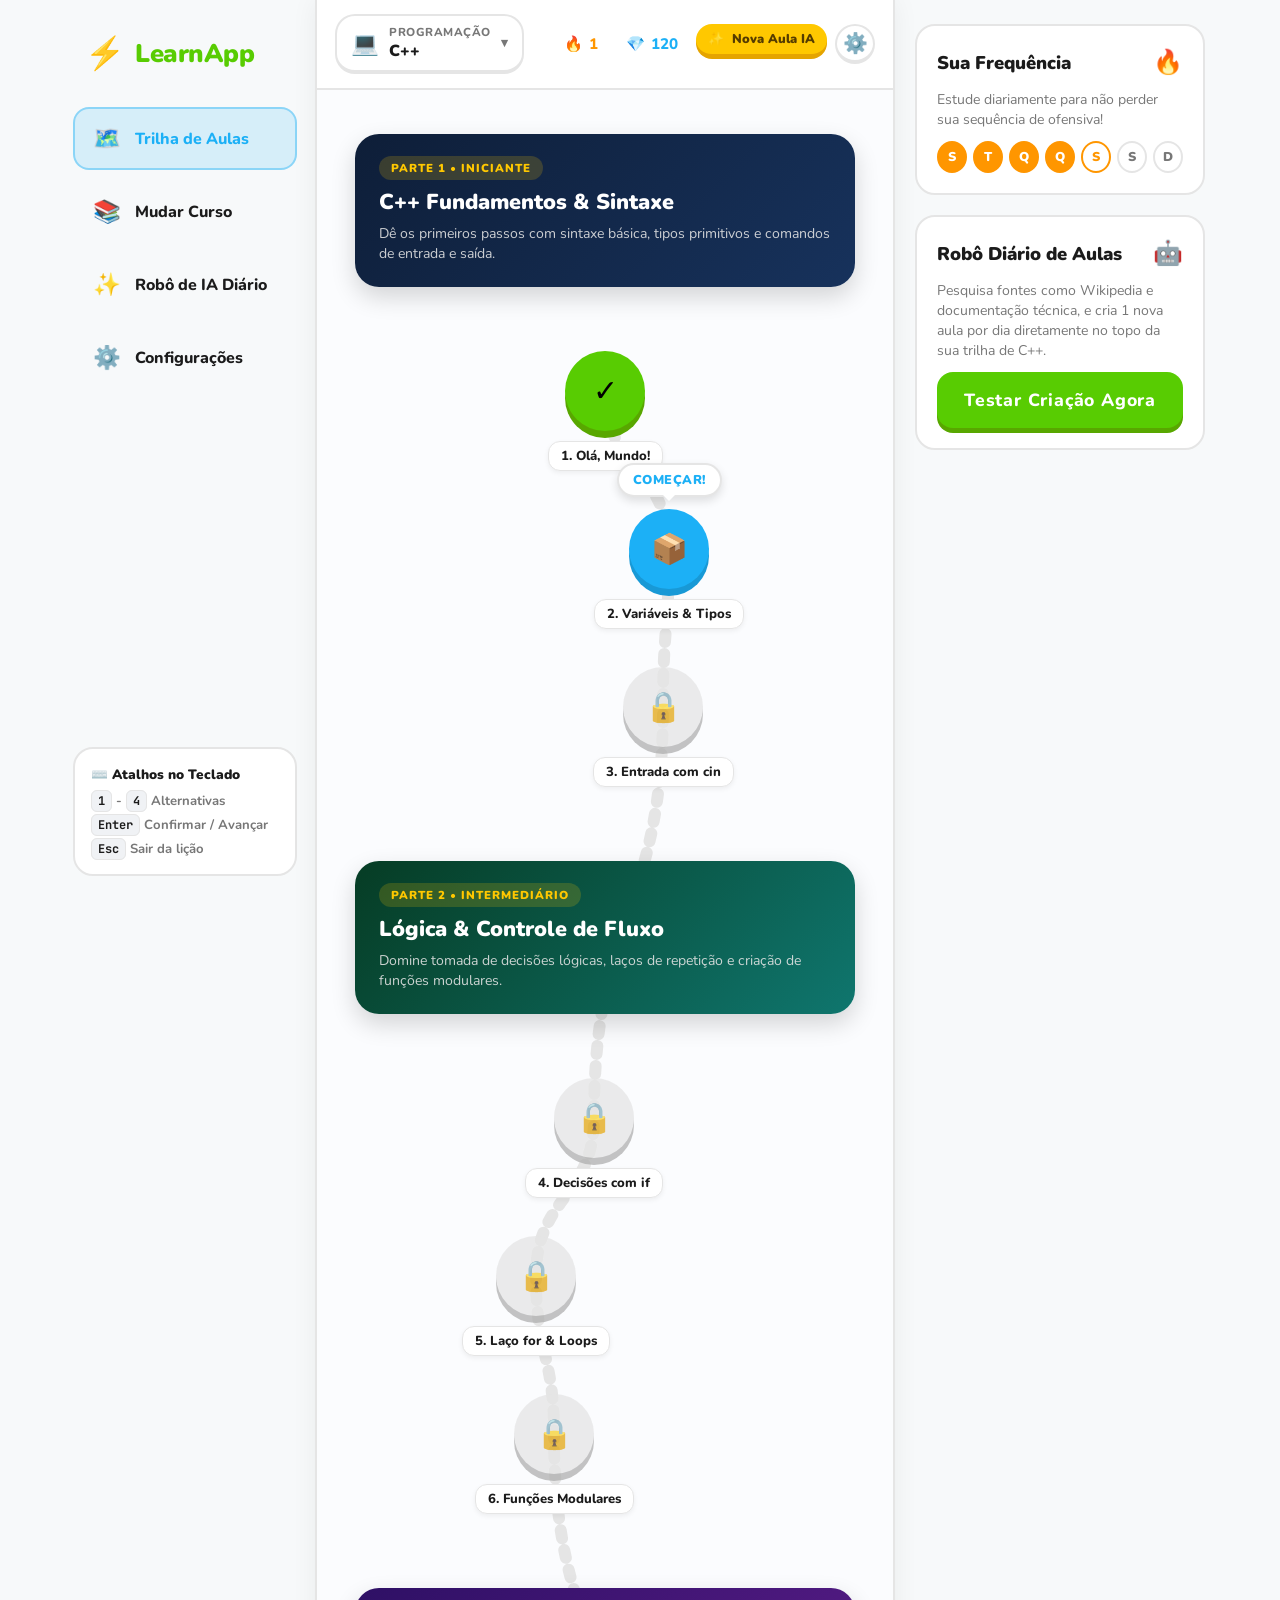
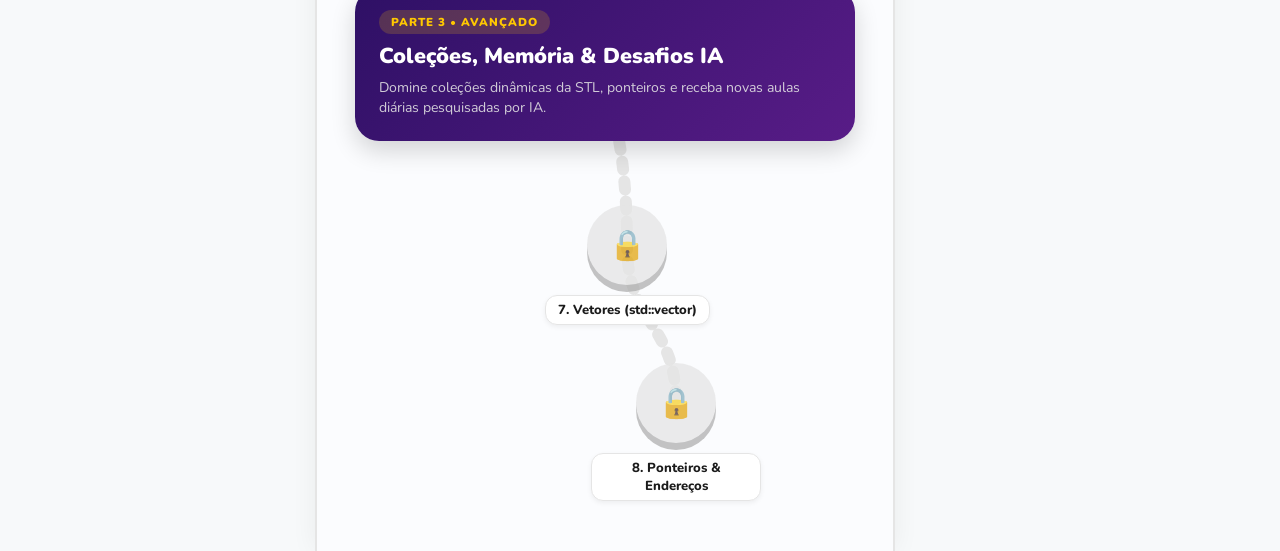
==== commit 82c18ce6: "feat: Estrutura linguagens em partes por grau de dificuldade com cards separadores e ativa otimizaca" ====
--- a/index.html
+++ b/index.html
@@ -78,23 +78,14 @@
             <span class="stat-icon">💎</span>
             <span class="stat-value" id="xp-count">120</span>
           </div>
+          <button class="btn-generator-action btn-header-action" id="btn-simulate-daily" title="Simula a criação automática de uma nova aula hoje">
+            <span class="sparkle">✨</span> Nova Aula IA
+          </button>
           <button class="settings-btn" id="btn-open-settings" title="Abrir Configurações">
             ⚙️
           </button>
         </div>
       </header>
-
-      <!-- Banner Informativo do Tópico Atual -->
-      <section class="topic-hero">
-        <div class="hero-content">
-          <div class="hero-tag">Trilha Ativa</div>
-          <h1 id="hero-subtopic-title">C++ Fundamentos</h1>
-          <p id="hero-subtopic-desc">Aprenda a linguagem de alta performance passo a passo com aulas interativas diárias.</p>
-        </div>
-        <button class="btn-generator-action" id="btn-simulate-daily" title="Simula a criação automática de uma nova aula hoje">
-          <span class="sparkle">✨</span> Nova Aula IA
-        </button>
-      </section>
 
       <!-- Caminho de Aprendizado (Path estilo Duolingo em Zigzag) -->
       <section class="path-container" id="path-container">
--- a/css/styles.css
+++ b/css/styles.css
@@ -529,6 +529,21 @@
   border-bottom-width: 1px;
 }
 
+.btn-header-action {
+  padding: 6px 12px;
+  font-size: 0.8rem;
+  box-shadow: 0 3px 0 var(--color-gold-shadow);
+  border-bottom-width: 2px;
+  white-space: nowrap;
+}
+
+@media (max-width: 420px) {
+  .btn-header-action {
+    padding: 6px 8px;
+    font-size: 0.75rem;
+  }
+}
+
 /* ==========================================================================
    Caminho de Aprendizado (Path de Baixo para Cima)
    ========================================================================== */
@@ -544,18 +559,66 @@
   transition: background-color 0.25s ease;
 }
 
-.path-peak-badge, .path-base-badge {
-  font-size: 0.78rem;
-  font-weight: 800;
+/* ==========================================================================
+   Cards de Seções por Grau de Dificuldade (Estilo Duolingo)
+   ========================================================================== */
+.section-card {
+  width: 92%;
+  max-width: 500px;
+  border-radius: 24px;
+  padding: 22px 24px;
+  margin: 36px auto 26px auto;
+  color: #ffffff;
+  display: flex;
+  flex-direction: column;
+  gap: 8px;
+  position: relative;
+  z-index: 3;
+  box-shadow: 0 10px 25px rgba(0, 0, 0, 0.16);
+  user-select: none;
+}
+
+.section-card:first-child {
+  margin-top: 10px;
+}
+
+.section-card.gradient-blue {
+  background: linear-gradient(135deg, #0e1e38 0%, #17325c 100%);
+}
+
+.section-card.gradient-green {
+  background: linear-gradient(135deg, #063c24 0%, #0f766e 100%);
+}
+
+.section-card.gradient-purple {
+  background: linear-gradient(135deg, #2e1065 0%, #581c87 100%);
+}
+
+.section-badge {
+  display: inline-block;
+  font-size: 0.72rem;
+  font-weight: 900;
+  letter-spacing: 1px;
   text-transform: uppercase;
-  color: var(--text-secondary);
-  background: var(--bg-surface);
-  border: 1px dashed var(--border-color);
-  padding: 6px 14px;
+  color: var(--color-gold);
+  background: rgba(255, 200, 0, 0.18);
+  padding: 4px 12px;
   border-radius: var(--border-radius-pill);
-  z-index: 3;
-  margin: 10px 0;
-  letter-spacing: 0.5px;
+  width: fit-content;
+}
+
+.section-title {
+  font-size: 1.35rem;
+  font-weight: 900;
+  color: #ffffff;
+  line-height: 1.3;
+}
+
+.section-desc {
+  font-size: 0.88rem;
+  opacity: 0.88;
+  line-height: 1.45;
+  color: #e5e5e5;
 }
 
 .path-connector-svg {
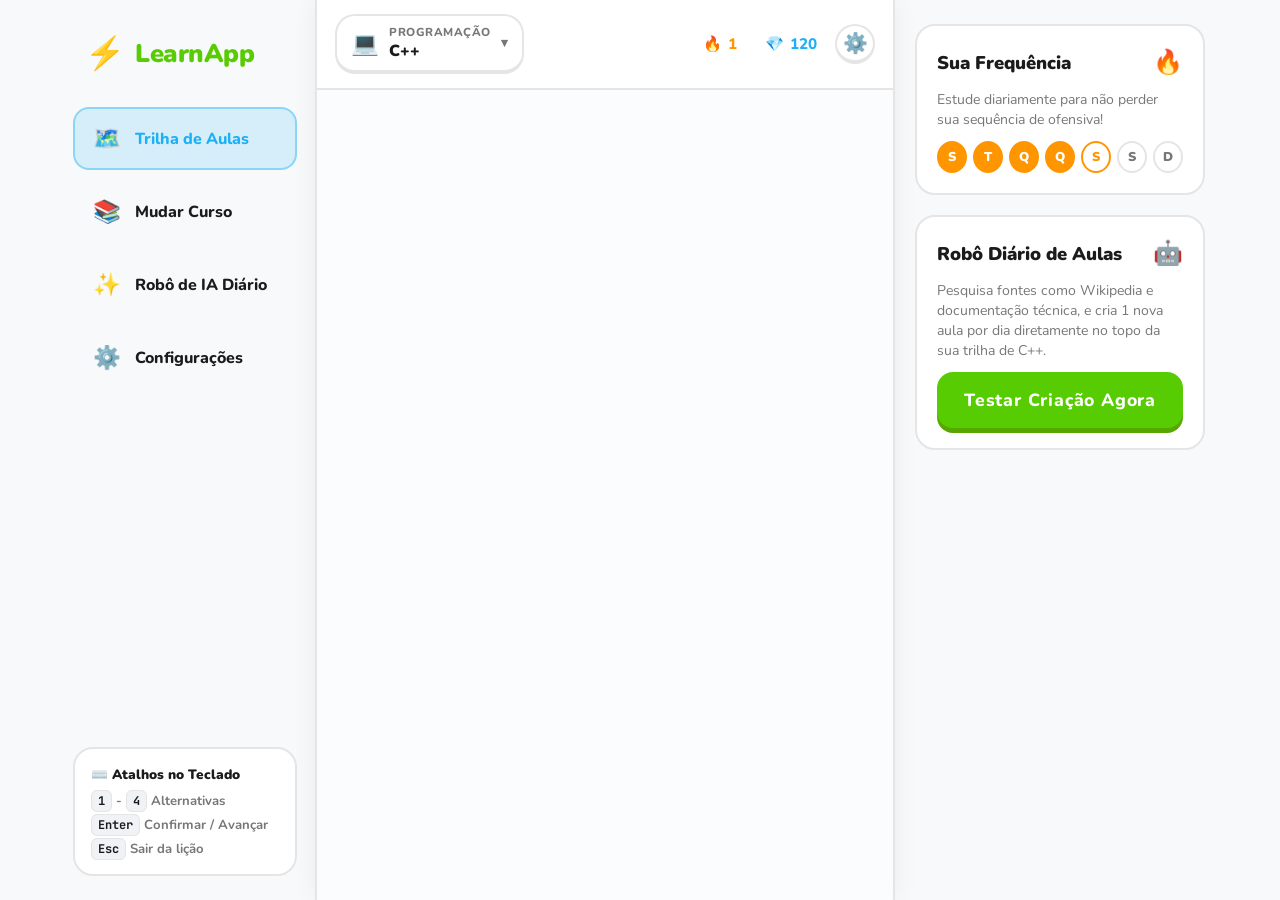
==== commit a4bfb19c: "feat: expand lessons with interactive code editor, quick C++ chips, terminal simulation and remove n" ====
--- a/index.html
+++ b/index.html
@@ -78,9 +78,6 @@
             <span class="stat-icon">💎</span>
             <span class="stat-value" id="xp-count">120</span>
           </div>
-          <button class="btn-generator-action btn-header-action" id="btn-simulate-daily" title="Simula a criação automática de uma nova aula hoje">
-            <span class="sparkle">✨</span> Nova Aula IA
-          </button>
           <button class="settings-btn" id="btn-open-settings" title="Abrir Configurações">
             ⚙️
           </button>
@@ -230,7 +227,7 @@
 
         <!-- Rodapé do Modal -->
         <div class="settings-footer-info">
-          <strong>LearnApp v1.2.4</strong>
+          <strong>LearnApp v1.5.0</strong>
           <span>Android Kotlin & Web PWA • Modo Offline Ativo</span>
         </div>
       </div>
--- a/css/styles.css
+++ b/css/styles.css
@@ -1311,6 +1311,221 @@
   line-height: 1.5;
 }
 
+/* ==========================================================================
+   Passo: Desafio de Código Interativo (Code Challenge)
+   ========================================================================== */
+.code-challenge-container {
+  display: flex;
+  flex-direction: column;
+  gap: 12px;
+  width: 100%;
+}
+
+.mission-banner {
+  background: linear-gradient(135deg, rgba(28, 176, 246, 0.12) 0%, rgba(88, 204, 2, 0.12) 100%);
+  border: 2px solid var(--color-blue);
+  border-radius: 18px;
+  padding: 14px 18px;
+  display: flex;
+  align-items: flex-start;
+  gap: 12px;
+}
+
+.mission-icon {
+  font-size: 1.6rem;
+  line-height: 1;
+}
+
+.mission-text {
+  font-size: 0.96rem;
+  line-height: 1.45;
+  color: var(--text-main);
+}
+
+.mission-text strong {
+  color: var(--color-blue);
+  display: block;
+  margin-bottom: 2px;
+}
+
+/* Caixa do Editor de Código */
+.code-editor-box {
+  background: #181c24;
+  border: 2px solid #2b3240;
+  border-radius: 18px;
+  overflow: hidden;
+  box-shadow: 0 8px 24px rgba(0, 0, 0, 0.3);
+  display: flex;
+  flex-direction: column;
+}
+
+.editor-window-bar {
+  background: #13161c;
+  padding: 10px 14px;
+  display: flex;
+  align-items: center;
+  justify-content: space-between;
+  border-bottom: 1px solid #252b36;
+}
+
+.editor-dots {
+  display: flex;
+  gap: 6px;
+}
+
+.editor-dot {
+  width: 10px;
+  height: 10px;
+  border-radius: 50%;
+}
+
+.editor-dot.red { background: #ff5f56; }
+.editor-dot.yellow { background: #ffbd2e; }
+.editor-dot.green { background: #27c93f; }
+
+.editor-filename {
+  font-family: var(--font-mono);
+  font-size: 0.8rem;
+  font-weight: 700;
+  color: #8b949e;
+}
+
+.code-prefix, .code-suffix {
+  font-family: var(--font-mono);
+  font-size: 0.88rem;
+  color: #798394;
+  padding: 10px 16px;
+  background: #181c24;
+  white-space: pre-wrap;
+  user-select: none;
+  line-height: 1.45;
+}
+
+.code-prefix {
+  padding-bottom: 2px;
+}
+
+.code-suffix {
+  padding-top: 2px;
+}
+
+.code-editor-input {
+  width: 100%;
+  font-family: var(--font-mono);
+  font-size: 1rem;
+  line-height: 1.5;
+  color: #4ade80;
+  background: #0f1217;
+  border: none;
+  outline: none;
+  padding: 12px 16px;
+  resize: vertical;
+  min-height: 80px;
+  border-top: 1px dashed #2d3648;
+  border-bottom: 1px dashed #2d3648;
+  caret-color: #ffffff;
+}
+
+.code-editor-input::placeholder {
+  color: #475569;
+  font-style: italic;
+}
+
+/* Barra de Símbolos Rápidos (Chips Táteis) para Mobile / Android */
+.quick-chips-wrapper {
+  display: flex;
+  flex-direction: column;
+  gap: 6px;
+  margin-top: 4px;
+}
+
+.quick-chips-label {
+  font-size: 0.75rem;
+  font-weight: 800;
+  text-transform: uppercase;
+  color: var(--text-secondary);
+  letter-spacing: 0.5px;
+}
+
+.quick-chips-scroll {
+  display: flex;
+  gap: 8px;
+  overflow-x: auto;
+  padding-bottom: 4px;
+  -webkit-overflow-scrolling: touch;
+}
+
+.chip-btn {
+  background: var(--bg-card);
+  border: 2px solid var(--border-color);
+  border-bottom: 3px solid var(--border-color);
+  border-radius: 12px;
+  padding: 8px 12px;
+  font-family: var(--font-mono);
+  font-size: 0.86rem;
+  font-weight: 700;
+  color: var(--text-main);
+  white-space: nowrap;
+  cursor: pointer;
+  transition: all 0.1s ease;
+  user-select: none;
+}
+
+.chip-btn:hover {
+  background: var(--bg-subtle);
+  border-color: var(--color-blue);
+  color: var(--color-blue);
+}
+
+.chip-btn:active {
+  transform: translateY(2px);
+  border-bottom-width: 1px;
+}
+
+/* Console Terminal Simulado */
+.terminal-simulator {
+  background: #090b0e;
+  border: 2px solid #1f242d;
+  border-radius: 16px;
+  margin-top: 6px;
+  overflow: hidden;
+  font-family: var(--font-mono);
+}
+
+.terminal-header {
+  background: #14171d;
+  padding: 6px 14px;
+  display: flex;
+  align-items: center;
+  justify-content: space-between;
+  border-bottom: 1px solid #1f242d;
+}
+
+.term-title {
+  font-size: 0.75rem;
+  color: #64748b;
+  font-weight: 700;
+}
+
+.term-output {
+  padding: 12px 16px;
+  font-size: 0.86rem;
+  line-height: 1.5;
+  color: #94a3b8;
+  white-space: pre-wrap;
+  margin: 0;
+  max-height: 140px;
+  overflow-y: auto;
+}
+
+.term-output.success {
+  color: #38ef7d;
+}
+
+.term-output.error {
+  color: #ff6b6b;
+}
+
 /* Botões Gigantes de Alternativas (Quiz) */
 .quiz-options-list {
   display: flex;
